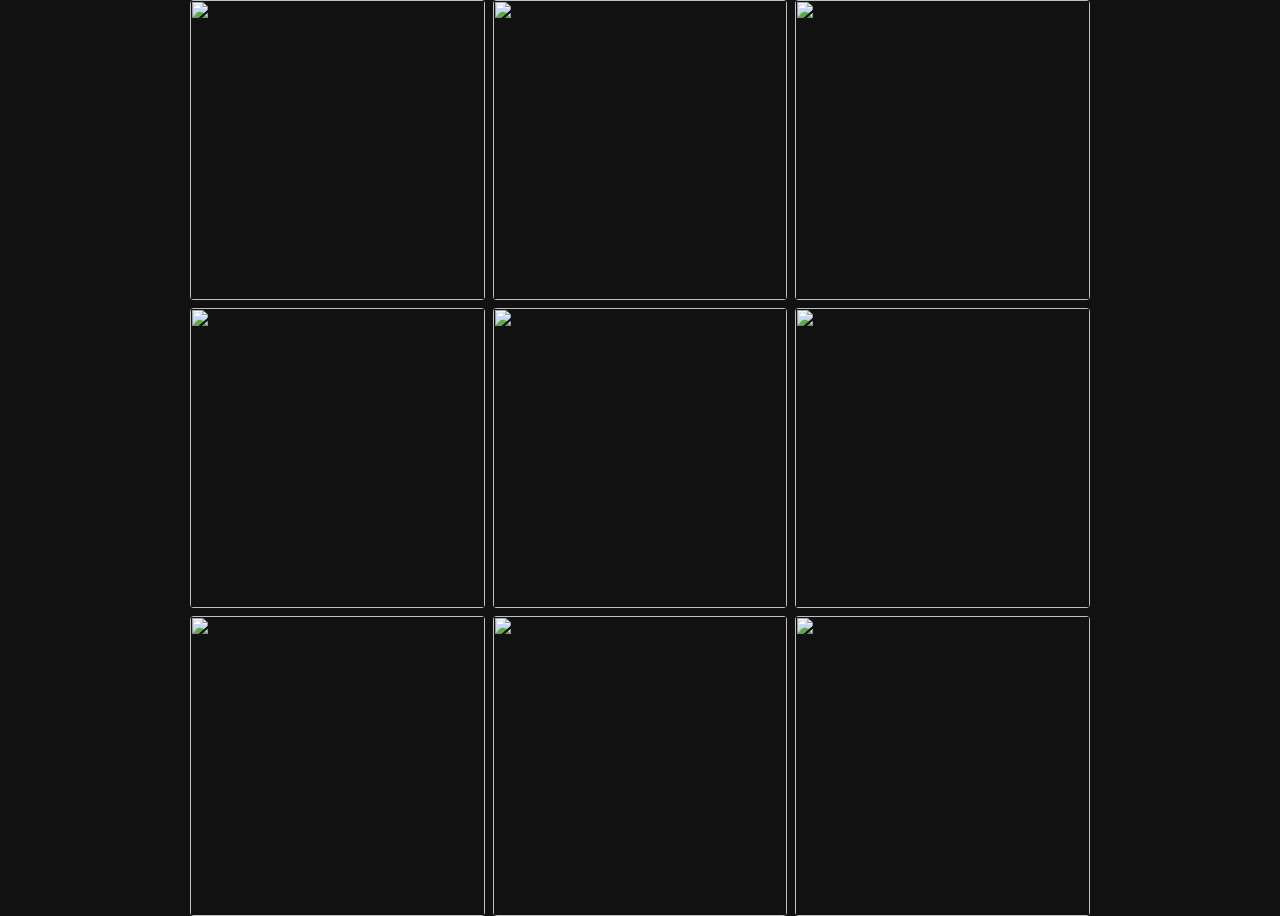
==== index.html @ 62457acc "Add files via upload" ====
<!DOCTYPE html>
<html lang="en">
<head>
<meta charset="UTF-8">
<meta name="viewport" content="width=device-width, initial-scale=1.0">
<title>Photo Grid</title>

<style>
*{
    margin:0;
    padding:0;
    box-sizing:border-box;
}

body{
    background:#111;
    display:flex;
    justify-content:center;
    align-items:center;
    min-height:100vh;
    font-family:Arial, sans-serif;
}

.gallery{
    width:900px;
    display:grid;
    grid-template-columns:repeat(3,1fr);
    gap:8px;
}

.gallery img{
    width:100%;
    height:300px;
    object-fit:cover;
    border-radius:4px;
    transition:.3s;
    cursor:pointer;
}

.gallery img:hover{
    transform:scale(1.03);
}
</style>

</head>
<body>

<div class="gallery">
    <img src="img1.jpg" alt="">
    <img src="img2.jpg" alt="">
    <img src="img3.jpg" alt="">
    <img src="img4.jpg" alt="">
    <img src="img5.jpg" alt="">
    <img src="img6.jpg" alt="">
    <img src="img7.jpg" alt="">
    <img src="img8.jpg" alt="">
    <img src="img9.jpg" alt="">
</div>

</body>
</html>
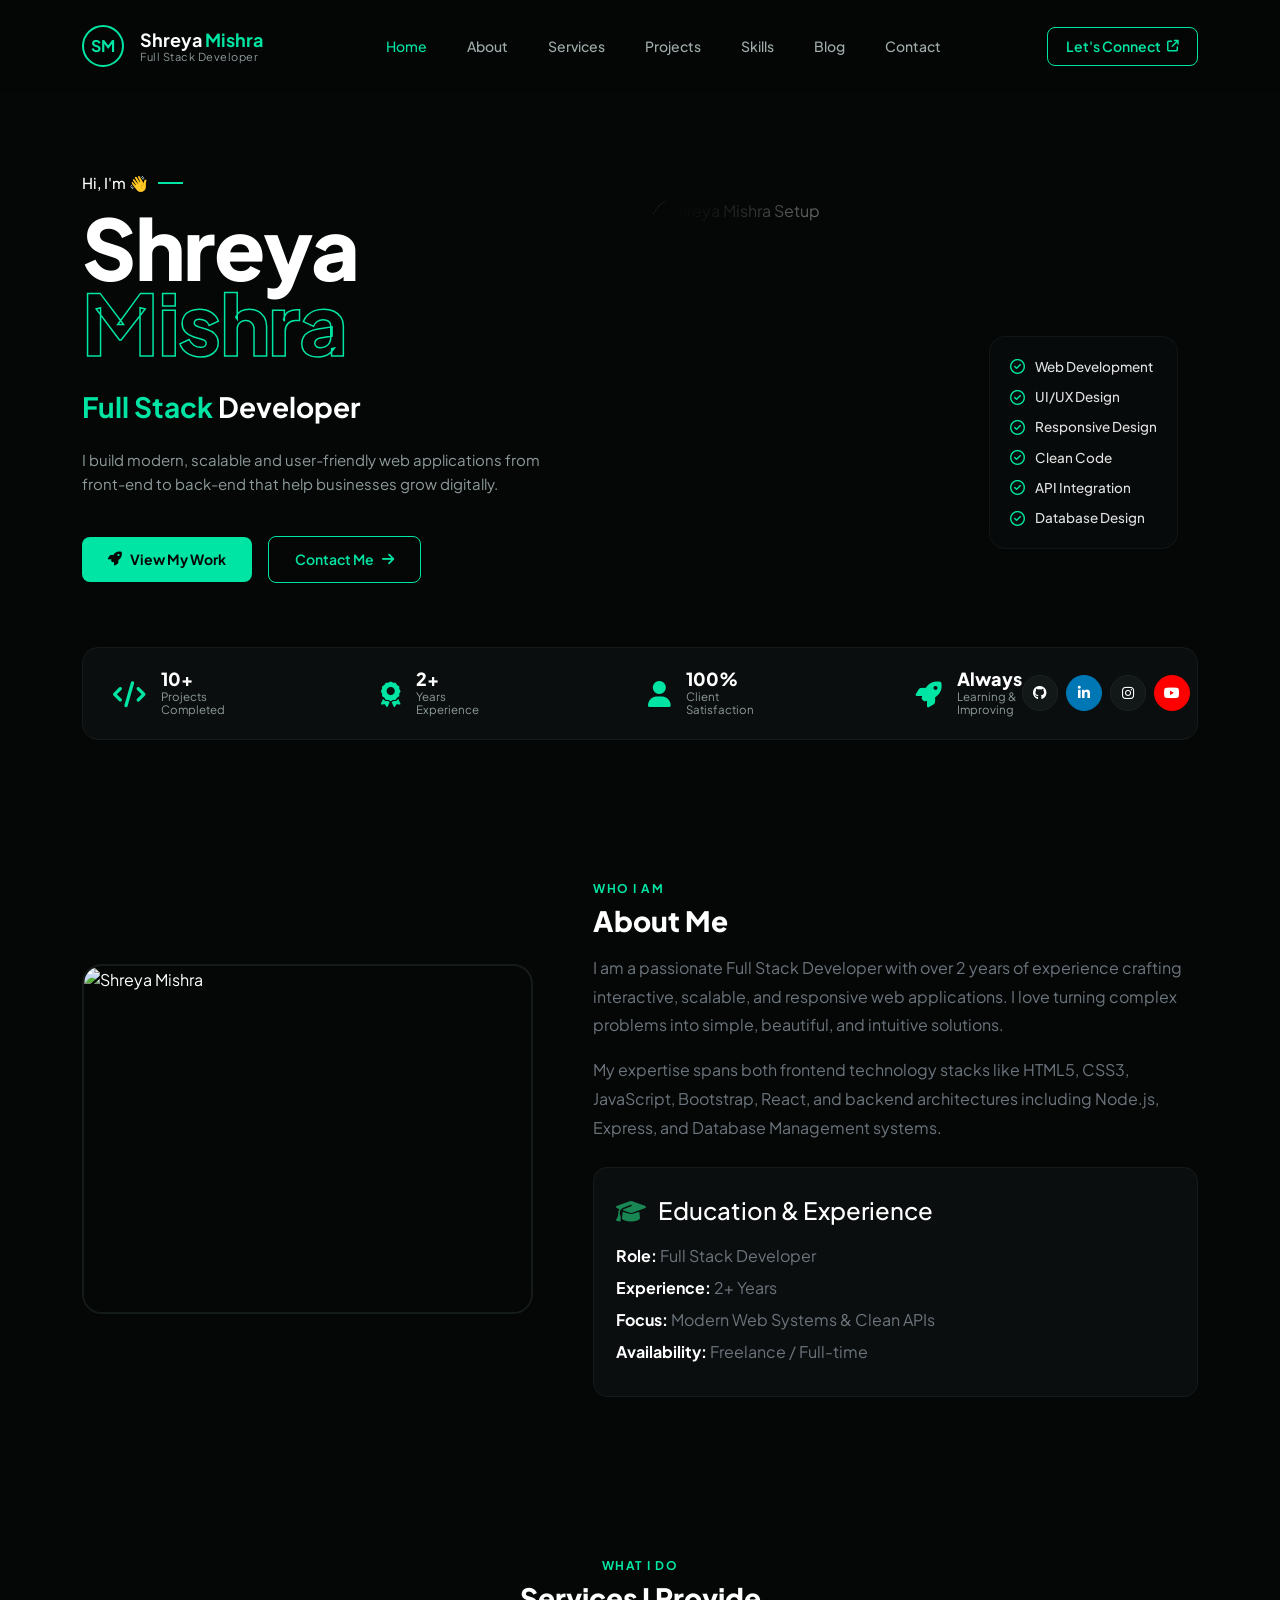
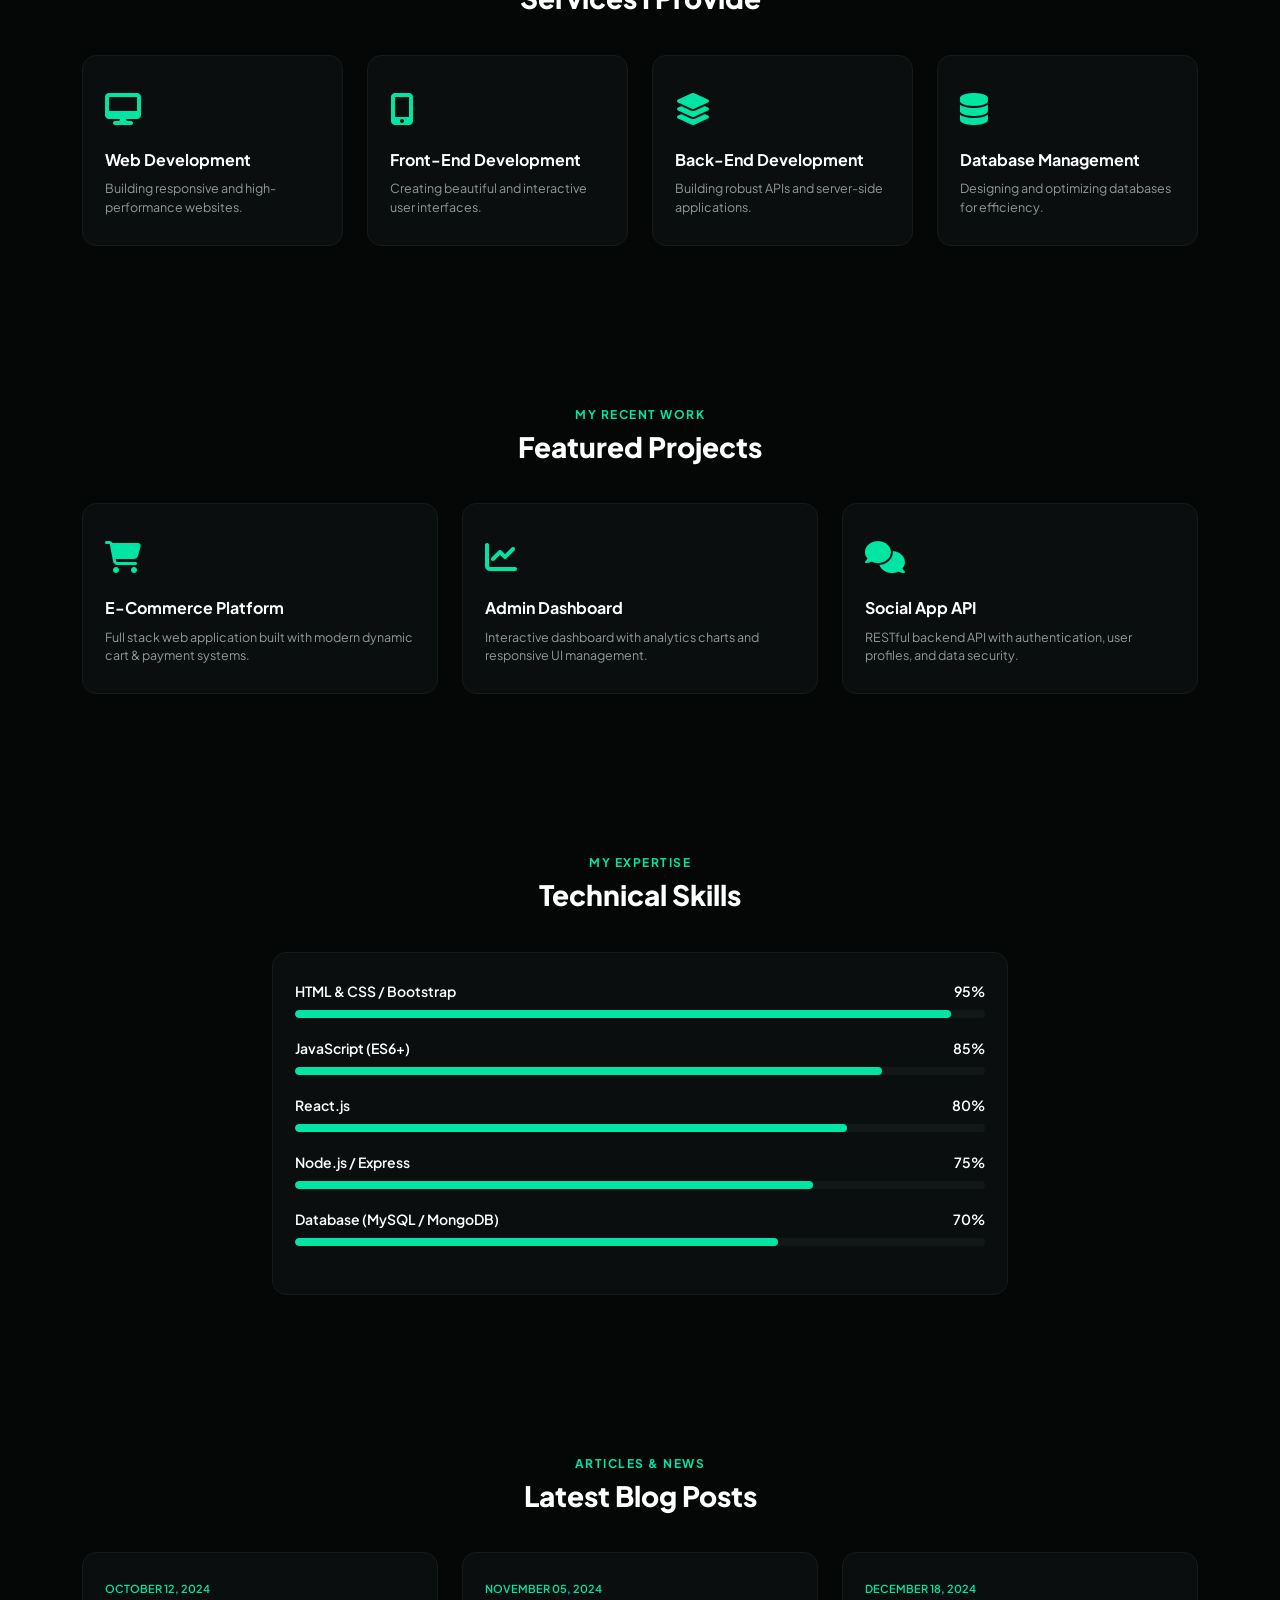
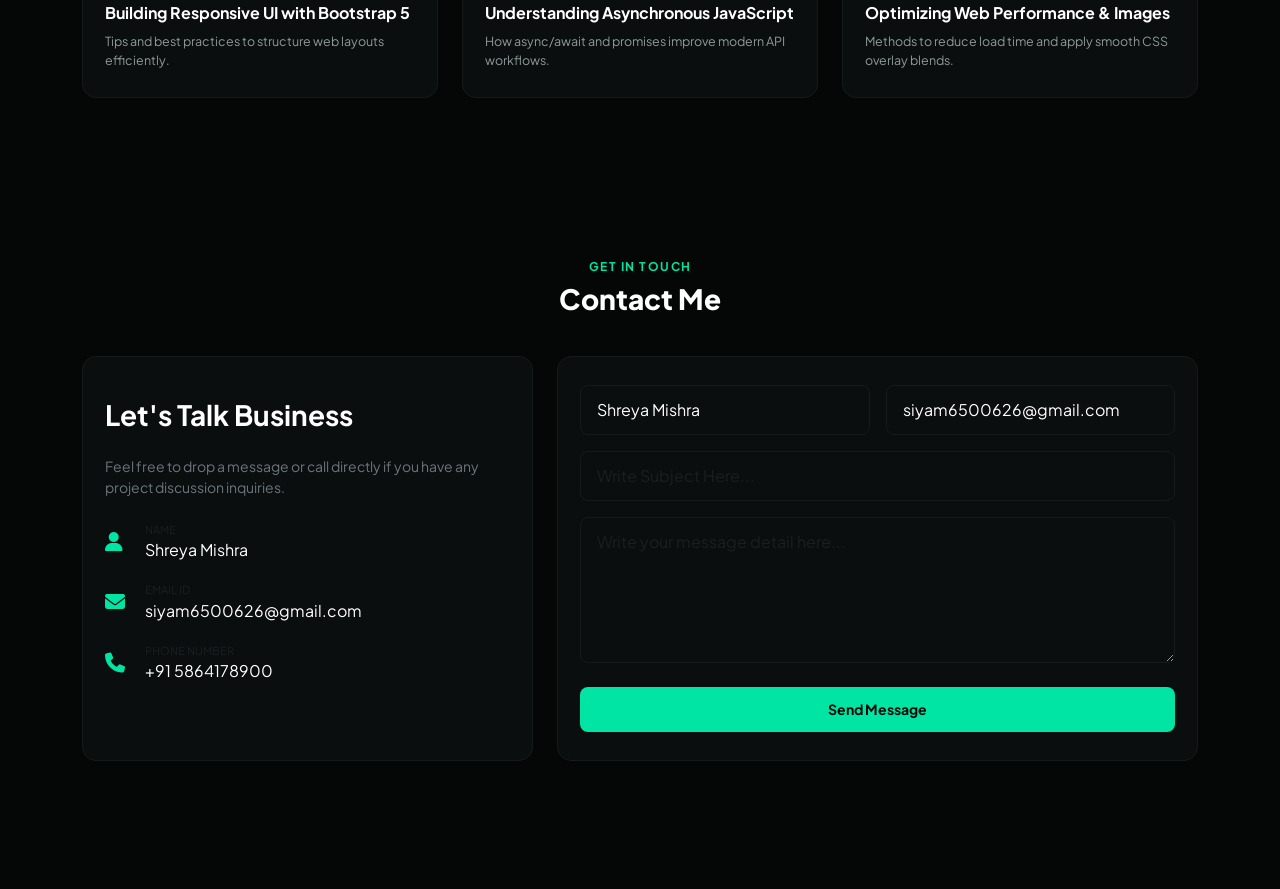
==== commit ef0b4925: "Rename index.html.html to index.html" ====
--- a/index.html
+++ b/index.html
@@ -1,61 +1,869 @@
 <!DOCTYPE html>
 <html lang="en">
 <head>
-<meta charset="UTF-8">
-<meta name="viewport" content="width=device-width, initial-scale=1.0">
-<title>Photo Grid</title>
-
-<style>
-*{
-    margin:0;
-    padding:0;
-    box-sizing:border-box;
-}
-
-body{
-    background:#111;
-    display:flex;
-    justify-content:center;
-    align-items:center;
-    min-height:100vh;
-    font-family:Arial, sans-serif;
-}
-
-.gallery{
-    width:900px;
-    display:grid;
-    grid-template-columns:repeat(3,1fr);
-    gap:8px;
-}
-
-.gallery img{
-    width:100%;
-    height:300px;
-    object-fit:cover;
-    border-radius:4px;
-    transition:.3s;
-    cursor:pointer;
-}
-
-.gallery img:hover{
-    transform:scale(1.03);
-}
-</style>
-
+    <meta charset="UTF-8">
+    <meta name="viewport" content="width=device-width, initial-scale=1.0">
+    <title>Shreya Mishra - Full Stack Developer</title>
+    <!-- Bootstrap 5 CSS -->
+    <link href="https://cdn.jsdelivr.net/npm/bootstrap@5.3.2/dist/css/bootstrap.min.css" rel="stylesheet">
+    <!-- Google Fonts -->
+    <link href="https://fonts.googleapis.com/css2?family=Plus+Jakarta+Sans:wght@300;400;500;600;700;800&display=swap" rel="stylesheet">
+    <!-- Font Awesome Icons -->
+    <link rel="stylesheet" href="https://cdnjs.cloudflare.com/ajax/libs/font-awesome/6.5.1/css/all.min.css">
+    
+    <style>
+        :root {
+            --bg-black: #050707;
+            --card-bg: #0b0e0e;
+            --card-border: #151a1a;
+            --accent-green: #00e5a3;
+            --accent-green-dark: #00b37e;
+            --text-muted: #8e9a9a;
+            --font-family: 'Plus Jakarta Sans', sans-serif;
+        }
+
+        html {
+            scroll-behavior: smooth;
+        }
+
+        body {
+            background-color: var(--bg-black);
+            color: #ffffff;
+            font-family: var(--font-family);
+            overflow-x: hidden;
+        }
+
+        /* Navbar Styling */
+        .navbar {
+            padding: 20px 0;
+            background-color: rgba(5, 7, 7, 0.95);
+            backdrop-filter: blur(10px);
+        }
+
+        .brand-logo-circle {
+            width: 42px;
+            height: 42px;
+            border-radius: 50%;
+            border: 2px solid var(--accent-green);
+            display: flex;
+            align-items: center;
+            justify-content: center;
+            color: var(--accent-green);
+            font-weight: 700;
+            font-size: 16px;
+        }
+
+        .brand-name {
+            font-size: 18px;
+            font-weight: 700;
+            color: #fff;
+            margin-bottom: -4px;
+        }
+
+        .brand-name span {
+            color: var(--accent-green);
+        }
+
+        .brand-title {
+            font-size: 11px;
+            color: var(--text-muted);
+            letter-spacing: 0.5px;
+        }
+
+        .nav-link {
+            color: #a0acac !important;
+            font-size: 14px;
+            font-weight: 500;
+            margin: 0 12px;
+            transition: all 0.3s ease;
+        }
+
+        .nav-link.active, .nav-link:hover {
+            color: var(--accent-green) !important;
+        }
+
+        .btn-connect {
+            border: 1px solid var(--accent-green);
+            color: var(--accent-green);
+            border-radius: 8px;
+            padding: 8px 18px;
+            font-size: 14px;
+            font-weight: 600;
+            transition: all 0.3s ease;
+            text-decoration: none;
+            display: inline-flex;
+            align-items: center;
+            gap: 6px;
+        }
+
+        .btn-connect:hover {
+            background-color: var(--accent-green);
+            color: #000;
+        }
+
+        /* Hero Section */
+        .hero-section {
+            padding: 80px 0 60px 0;
+        }
+
+        .greeting-text {
+            font-size: 15px;
+            font-weight: 500;
+            color: #ffffff;
+            display: flex;
+            align-items: center;
+            gap: 10px;
+            margin-bottom: 15px;
+        }
+
+        .greeting-line {
+            width: 25px;
+            height: 2px;
+            background-color: var(--accent-green);
+            display: inline-block;
+        }
+
+        .hero-name-solid {
+            font-size: 84px;
+            font-weight: 800;
+            line-height: 0.9;
+            color: #ffffff;
+            letter-spacing: -1.5px;
+            margin-bottom: 0;
+        }
+
+        .hero-name-stroke {
+            font-size: 84px;
+            font-weight: 800;
+            line-height: 0.9;
+            color: transparent;
+            -webkit-text-stroke: 1.5px var(--accent-green);
+            letter-spacing: -1.5px;
+            margin-bottom: 25px;
+        }
+
+        .hero-role {
+            font-size: 28px;
+            font-weight: 700;
+            margin-bottom: 20px;
+        }
+
+        .hero-role .accent {
+            color: var(--accent-green);
+        }
+
+        .hero-description {
+            color: var(--text-muted);
+            font-size: 15px;
+            line-height: 1.6;
+            max-width: 480px;
+            margin-bottom: 40px;
+        }
+
+        .btn-view-work {
+            background-color: var(--accent-green);
+            color: #050707;
+            font-weight: 700;
+            font-size: 14px;
+            padding: 12px 26px;
+            border-radius: 8px;
+            border: none;
+            text-decoration: none;
+            display: inline-flex;
+            align-items: center;
+            gap: 8px;
+            transition: all 0.3s ease;
+        }
+
+        .btn-view-work:hover {
+            background-color: var(--accent-green-dark);
+            color: #050707;
+        }
+
+        .btn-contact-me {
+            border: 1px solid var(--accent-green);
+            color: var(--accent-green);
+            font-weight: 600;
+            font-size: 14px;
+            padding: 12px 26px;
+            border-radius: 8px;
+            background: transparent;
+            text-decoration: none;
+            display: inline-flex;
+            align-items: center;
+            gap: 8px;
+            transition: all 0.3s ease;
+        }
+
+        .btn-contact-me:hover {
+            background-color: rgba(0, 229, 163, 0.1);
+            color: var(--accent-green);
+        }
+
+        /* Custom Image Shadow Container */
+        .hero-img-wrapper {
+            position: relative;
+            width: 100%;
+            height: 100%;
+            min-height: 400px;
+            display: flex;
+            align-items: center;
+            justify-content: center;
+        }
+
+        .hero-img-container {
+            position: relative;
+            width: 100%;
+            height: 380px;
+            border-radius: 24px;
+            overflow: hidden;
+            background-color: #050707;
+            z-index: 1;
+        }
+
+        .hero-img-container img {
+            width: 100%;
+            height: 100%;
+            object-fit: cover;
+            display: block;
+            filter: brightness(0.8) contrast(1.1);
+        }
+
+        .hero-img-container::after {
+            content: '';
+            position: absolute;
+            top: 0;
+            left: 0;
+            width: 100%;
+            height: 100%;
+            background: radial-gradient(circle at center, rgba(5, 7, 7, 0) 0%, rgba(5, 7, 7, 0.4) 50%, #050707 95%),
+                        linear-gradient(to right, #050707 0%, rgba(5, 7, 7, 0) 25%),
+                        linear-gradient(to top, #050707 0%, rgba(5, 7, 7, 0) 25%);
+            z-index: 2;
+            pointer-events: none;
+        }
+
+        .checklist-overlay {
+            position: absolute;
+            right: 20px;
+            bottom: 40px;
+            display: flex;
+            flex-direction: column;
+            gap: 10px;
+            z-index: 10;
+            background: rgba(11, 14, 14, 0.5);
+            backdrop-filter: blur(12px);
+            padding: 20px;
+            border-radius: 16px;
+            border: 1px solid rgba(21, 26, 26, 0.8);
+        }
+
+        .checklist-item {
+            display: flex;
+            align-items: center;
+            gap: 10px;
+            font-size: 13.5px;
+            font-weight: 500;
+            color: #e0e0e0;
+        }
+
+        .checklist-item i {
+            color: var(--accent-green);
+            font-size: 15px;
+        }
+
+        /* About Image Styling */
+        .about-img-container {
+            position: relative;
+            border-radius: 20px;
+            overflow: hidden;
+            border: 2px solid var(--card-border);
+            height: 350px;
+        }
+
+        .about-img-container img {
+            width: 100%;
+            height: 100%;
+            object-fit: cover;
+        }
+
+        .about-img-container::after {
+            content: '';
+            position: absolute;
+            top: 0;
+            left: 0;
+            width: 100%;
+            height: 100%;
+            background: linear-gradient(to bottom, transparent 60%, var(--bg-black));
+        }
+
+        /* Stats Bar */
+        .stats-bar {
+            background-color: var(--card-bg);
+            border: 1px solid var(--card-border);
+            border-radius: 16px;
+            padding: 22px 30px;
+            margin-top: 40px;
+        }
+
+        .stat-item {
+            display: flex;
+            align-items: center;
+            gap: 15px;
+        }
+
+        .stat-icon {
+            font-size: 26px;
+            color: var(--accent-green);
+        }
+
+        .stat-number {
+            font-size: 18px;
+            font-weight: 800;
+            color: #ffffff;
+            margin-bottom: 2px;
+            line-height: 1;
+        }
+
+        .stat-label {
+            font-size: 11.5px;
+            color: var(--text-muted);
+            margin-bottom: 0;
+            line-height: 1.2;
+        }
+
+        .social-link {
+            width: 36px;
+            height: 36px;
+            border-radius: 50%;
+            background-color: #121717;
+            border: 1px solid #1c2424;
+            display: flex;
+            align-items: center;
+            justify-content: center;
+            color: #ffffff;
+            text-decoration: none;
+            font-size: 14px;
+            transition: all 0.3s ease;
+        }
+
+        .social-link:hover {
+            color: var(--accent-green);
+            border-color: var(--accent-green);
+        }
+
+        .social-link.active-blue {
+            background-color: #0077b5;
+            border-color: #0077b5;
+            color: #ffffff;
+        }
+
+        .social-link.active-red {
+            background-color: #ff0000;
+            border-color: #ff0000;
+            color: #ffffff;
+        }
+
+        /* Shared Section Headers */
+        .section-padding {
+            padding: 80px 0;
+        }
+
+        .section-tagline {
+            color: var(--accent-green);
+            font-size: 12px;
+            font-weight: 700;
+            letter-spacing: 1.5px;
+            text-transform: uppercase;
+            display: block;
+            margin-bottom: 6px;
+        }
+
+        .section-title {
+            font-size: 28px;
+            font-weight: 800;
+            color: #ffffff;
+            margin-bottom: 40px;
+        }
+
+        /* Generic Card Styles */
+        .custom-card {
+            background-color: var(--card-bg);
+            border: 1px solid var(--card-border);
+            border-radius: 14px;
+            padding: 28px 22px;
+            height: 100%;
+            transition: all 0.3s ease;
+        }
+
+        .custom-card:hover {
+            border-color: rgba(0, 229, 163, 0.4);
+            transform: translateY(-4px);
+        }
+
+        .service-icon {
+            font-size: 32px;
+            color: var(--accent-green);
+            margin-bottom: 18px;
+        }
+
+        .service-title {
+            font-size: 16px;
+            font-weight: 700;
+            color: #ffffff;
+            margin-bottom: 10px;
+        }
+
+        .service-desc {
+            font-size: 12.5px;
+            color: var(--text-muted);
+            line-height: 1.5;
+            margin-bottom: 0;
+        }
+
+        /* Skills Progress Bar */
+        .skill-name {
+            font-size: 14px;
+            font-weight: 600;
+            margin-bottom: 8px;
+            display: flex;
+            justify-content: space-between;
+        }
+
+        .progress {
+            height: 8px;
+            background-color: #121717;
+            border-radius: 10px;
+            margin-bottom: 20px;
+        }
+
+        .progress-bar {
+            background-color: var(--accent-green);
+            border-radius: 10px;
+        }
+
+        /* Blog Card Custom */
+        .blog-card img {
+            border-radius: 10px;
+            width: 100%;
+            height: 180px;
+            object-fit: cover;
+            margin-bottom: 15px;
+        }
+
+        .blog-date {
+            font-size: 11px;
+            color: var(--accent-green);
+            font-weight: 600;
+            margin-bottom: 5px;
+        }
+
+        /* Form Styling */
+        .form-control {
+            background-color: var(--card-bg);
+            border: 1px solid var(--card-border);
+            color: #fff;
+            padding: 12px 16px;
+            border-radius: 8px;
+        }
+
+        .form-control:focus {
+            background-color: var(--card-bg);
+            border-color: var(--accent-green);
+            color: #fff;
+            box-shadow: none;
+        }
+
+        /* Contact details list styling */
+        .contact-details-list li {
+            margin-bottom: 20px;
+            display: flex;
+            align-items: center;
+            gap: 15px;
+            color: var(--text-muted);
+        }
+        .contact-details-list i {
+            font-size: 20px;
+            color: var(--accent-green);
+            width: 25px;
+        }
+
+        @media (max-width: 991px) {
+            .hero-name-solid, .hero-name-stroke {
+                font-size: 55px;
+            }
+            .stats-bar {
+                gap: 20px;
+            }
+            .hero-img-container, .about-img-container {
+                height: 280px;
+            }
+        }
+    </style>
 </head>
-<body>
-
-<div class="gallery">
-    <img src="img1.jpg" alt="">
-    <img src="img2.jpg" alt="">
-    <img src="img3.jpg" alt="">
-    <img src="img4.jpg" alt="">
-    <img src="img5.jpg" alt="">
-    <img src="img6.jpg" alt="">
-    <img src="img7.jpg" alt="">
-    <img src="img8.jpg" alt="">
-    <img src="img9.jpg" alt="">
-</div>
-
+<body data-bs-spy="scroll" data-bs-target="#navbarNav">
+
+    <!-- Navbar -->
+    <nav class="navbar navbar-expand-lg sticky-top">
+        <div class="container">
+            <a class="navbar-brand d-flex align-items-center gap-3" href="#home">
+                <div class="brand-logo-circle">SM</div>
+                <div>
+                    <div class="brand-name">Shreya <span>Mishra</span></div>
+                    <div class="brand-title">Full Stack Developer</div>
+                </div>
+            </a>
+            <button class="navbar-toggler navbar-dark" type="button" data-bs-toggle="collapse" data-bs-target="#navbarNav">
+                <span class="navbar-toggler-icon"></span>
+            </button>
+            <div class="collapse navbar-collapse" id="navbarNav">
+                <ul class="navbar-nav mx-auto">
+                    <li class="nav-item"><a class="nav-link active" href="#home">Home</a></li>
+                    <li class="nav-item"><a class="nav-link" href="#about">About</a></li>
+                    <li class="nav-item"><a class="nav-link" href="#services">Services</a></li>
+                    <li class="nav-item"><a class="nav-link" href="#projects">Projects</a></li>
+                    <li class="nav-item"><a class="nav-link" href="#skills">Skills</a></li>
+                    <li class="nav-item"><a class="nav-link" href="#blog">Blog</a></li>
+                    <li class="nav-item"><a class="nav-link" href="#contact">Contact</a></li>
+                </ul>
+                <a href="#contact" class="btn-connect">Let's Connect <i class="fa-solid fa-arrow-up-right-from-square" style="font-size: 12px;"></i></a>
+            </div>
+        </div>
+    </nav>
+
+    <!-- Home / Hero Section -->
+    <section id="home" class="hero-section">
+        <div class="container">
+            <div class="row align-items-center">
+                <div class="col-lg-6">
+                    <div class="greeting-text">
+                        <span>Hi, I'm 👋</span>
+                        <span class="greeting-line"></span>
+                    </div>
+                    <h1 class="hero-name-solid">Shreya</h1>
+                    <h1 class="hero-name-stroke">Mishra</h1>
+                    <div class="hero-role">
+                        <span class="accent">Full Stack</span> Developer
+                    </div>
+                    <p class="hero-description">
+                        I build modern, scalable and user-friendly web applications from front-end to back-end that help businesses grow digitally.
+                    </p>
+
+                    <div class="d-flex align-items-center gap-3 mb-4">
+                        <a href="#projects" class="btn-view-work">
+                            <i class="fa-solid fa-rocket"></i> View My Work
+                        </a>
+                        <a href="#contact" class="btn-contact-me">
+                            Contact Me <i class="fa-solid fa-arrow-right"></i>
+                        </a>
+                    </div>
+                </div>
+
+                <div class="col-lg-6">
+                    <div class="hero-img-wrapper">
+                        <div class="hero-img-container">
+        <img src="c:\Users\Lenovo\Desktop\html\images\profile.jpg.jpeg "alt="Shreya Mishra Setup">
+                        </div>
+                        <div class="checklist-overlay d-none d-sm-flex">
+                            <div class="checklist-item"><i class="fa-regular fa-circle-check"></i> Web Development</div>
+                            <div class="checklist-item"><i class="fa-regular fa-circle-check"></i> UI/UX Design</div>
+                            <div class="checklist-item"><i class="fa-regular fa-circle-check"></i> Responsive Design</div>
+                            <div class="checklist-item"><i class="fa-regular fa-circle-check"></i> Clean Code</div>
+                            <div class="checklist-item"><i class="fa-regular fa-circle-check"></i> API Integration</div>
+                            <div class="checklist-item"><i class="fa-regular fa-circle-check"></i> Database Design</div>
+                        </div>
+                    </div>
+                </div>
+            </div>
+
+            <div class="stats-bar">
+                <div class="row align-items-center g-3">
+                    <div class="col-6 col-md-3">
+                        <div class="stat-item">
+                            <div class="stat-icon"><i class="fa-solid fa-code"></i></div>
+                            <div>
+                                <div class="stat-number">10+</div>
+                                <div class="stat-label">Projects<br>Completed</div>
+                            </div>
+                        </div>
+                    </div>
+                    <div class="col-6 col-md-3">
+                        <div class="stat-item">
+                            <div class="stat-icon"><i class="fa-solid fa-award"></i></div>
+                            <div>
+                                <div class="stat-number">2+</div>
+                                <div class="stat-label">Years<br>Experience</div>
+                            </div>
+                        </div>
+                    </div>
+                    <div class="col-6 col-md-3">
+                        <div class="stat-item">
+                            <div class="stat-icon"><i class="fa-solid fa-user"></i></div>
+                            <div>
+                                <div class="stat-number">100%</div>
+                                <div class="stat-label">Client<br>Satisfaction</div>
+                            </div>
+                        </div>
+                    </div>
+                    <div class="col-6 col-md-3">
+                        <div class="d-flex align-items-center justify-content-between">
+                            <div class="stat-item">
+                                <div class="stat-icon"><i class="fa-solid fa-rocket"></i></div>
+                                <div>
+                                    <div class="stat-number">Always</div>
+                                    <div class="stat-label">Learning &<br>Improving</div>
+                                </div>
+                            </div>
+                            <div class="d-flex gap-2">
+                                <a href="#" class="social-link"><i class="fa-brands fa-github"></i></a>
+                                <a href="#" class="social-link active-blue"><i class="fa-brands fa-linkedin-in"></i></a>
+                                <a href="#" class="social-link"><i class="fa-brands fa-instagram"></i></a>
+                                <a href="#" class="social-link active-red"><i class="fa-brands fa-youtube"></i></a>
+                            </div>
+                        </div>
+                    </div>
+                </div>
+            </div>
+        </div>
+    </section>
+
+    <!-- About Section (Updated with Photo) -->
+    <section id="about" class="section-padding">
+        <div class="container">
+            <div class="row align-items-center">
+                <!-- About Image Left -->
+                <div class="col-lg-5 mb-4 mb-lg-0">
+                    <div class="about-img-container">
+                        <!-- Yahan aap apni image ka link laga sakti hain -->
+                        <img src="c:\Users\Lenovo\Desktop\html\images\WhatsApp Image 2026-07-05 at 18.47.54 - shreya2.jpeg" alt="Shreya Mishra">
+                    </div>
+                </div>
+                <!-- About Details Right -->
+                <div class="col-lg-7 ps-lg-5">
+                    <span class="section-tagline">WHO I AM</span>
+                    <h2 class="section-title mb-3">About Me</h2>
+                    <p class="text-secondary" style="line-height: 1.8;">
+                        I am a passionate Full Stack Developer with over 2 years of experience crafting interactive, scalable, and responsive web applications. I love turning complex problems into simple, beautiful, and intuitive solutions.
+                    </p>
+                    <p class="text-secondary mb-4" style="line-height: 1.8;">
+                        My expertise spans both frontend technology stacks like HTML5, CSS3, JavaScript, Bootstrap, React, and backend architectures including Node.js, Express, and Database Management systems.
+                    </p>
+                    <div class="custom-card">
+                        <h4 class="text-white mb-3"><i class="fa-solid fa-graduation-cap text-success me-2"></i> Education & Experience</h4>
+                        <ul class="list-unstyled text-secondary mb-0" style="line-height: 2;">
+                            <li><strong class="text-white">Role:</strong> Full Stack Developer</li>
+                            <li><strong class="text-white">Experience:</strong> 2+ Years</li>
+                            <li><strong class="text-white">Focus:</strong> Modern Web Systems & Clean APIs</li>
+                            <li><strong class="text-white">Availability:</strong> Freelance / Full-time</li>
+                        </ul>
+                    </div>
+                </div>
+            </div>
+        </div>
+    </section>
+
+    <!-- Services Section -->
+    <section id="services" class="section-padding">
+        <div class="container text-center">
+            <span class="section-tagline">WHAT I DO</span>
+            <h2 class="section-title">Services I Provide</h2>
+
+            <div class="row g-4 text-start">
+                <div class="col-md-6 col-lg-3">
+                    <div class="custom-card">
+                        <div class="service-icon"><i class="fa-solid fa-desktop"></i></div>
+                        <h3 class="service-title">Web Development</h3>
+                        <p class="service-desc">Building responsive and high-performance websites.</p>
+                    </div>
+                </div>
+                <div class="col-md-6 col-lg-3">
+                    <div class="custom-card">
+                        <div class="service-icon"><i class="fa-solid fa-mobile-screen-button"></i></div>
+                        <h3 class="service-title">Front-End Development</h3>
+                        <p class="service-desc">Creating beautiful and interactive user interfaces.</p>
+                    </div>
+                </div>
+                <div class="col-md-6 col-lg-3">
+                    <div class="custom-card">
+                        <div class="service-icon"><i class="fa-solid fa-layer-group"></i></div>
+                        <h3 class="service-title">Back-End Development</h3>
+                        <p class="service-desc">Building robust APIs and server-side applications.</p>
+                    </div>
+                </div>
+                <div class="col-md-6 col-lg-3">
+                    <div class="custom-card">
+                        <div class="service-icon"><i class="fa-solid fa-database"></i></div>
+                        <h3 class="service-title">Database Management</h3>
+                        <p class="service-desc">Designing and optimizing databases for efficiency.</p>
+                    </div>
+                </div>
+            </div>
+        </div>
+    </section>
+
+    <!-- Projects Section -->
+    <section id="projects" class="section-padding">
+        <div class="container text-center">
+            <span class="section-tagline">MY RECENT WORK</span>
+            <h2 class="section-title">Featured Projects</h2>
+
+            <div class="row g-4 text-start">
+                <div class="col-md-6 col-lg-4">
+                    <div class="custom-card">
+                        <div class="service-icon"><i class="fa-solid fa-cart-shopping"></i></div>
+                        <h3 class="service-title">E-Commerce Platform</h3>
+                        <p class="service-desc">Full stack web application built with modern dynamic cart & payment systems.</p>
+                    </div>
+                </div>
+                <div class="col-md-6 col-lg-4">
+                    <div class="custom-card">
+                        <div class="service-icon"><i class="fa-solid fa-chart-line"></i></div>
+                        <h3 class="service-title">Admin Dashboard</h3>
+                        <p class="service-desc">Interactive dashboard with analytics charts and responsive UI management.</p>
+                    </div>
+                </div>
+                <div class="col-md-6 col-lg-4">
+                    <div class="custom-card">
+                        <div class="service-icon"><i class="fa-solid fa-comments"></i></div>
+                        <h3 class="service-title">Social App API</h3>
+                        <p class="service-desc">RESTful backend API with authentication, user profiles, and data security.</p>
+                    </div>
+                </div>
+            </div>
+        </div>
+    </section>
+
+    <!-- Skills Section -->
+    <section id="skills" class="section-padding">
+        <div class="container">
+            <div class="text-center">
+                <span class="section-tagline">MY EXPERTISE</span>
+                <h2 class="section-title">Technical Skills</h2>
+            </div>
+            <div class="row justify-content-center">
+                <div class="col-lg-8">
+                    <div class="custom-card">
+                        <div class="skill-name"><span>HTML & CSS / Bootstrap</span> <span>95%</span></div>
+                        <div class="progress"><div class="progress-bar" style="width: 95%;"></div></div>
+
+                        <div class="skill-name"><span>JavaScript (ES6+)</span> <span>85%</span></div>
+                        <div class="progress"><div class="progress-bar" style="width: 85%;"></div></div>
+
+                        <div class="skill-name"><span>React.js</span> <span>80%</span></div>
+                        <div class="progress"><div class="progress-bar" style="width: 80%;"></div></div>
+
+                        <div class="skill-name"><span>Node.js / Express</span> <span>75%</span></div>
+                        <div class="progress"><div class="progress-bar" style="width: 75%;"></div></div>
+
+                        <div class="skill-name"><span>Database (MySQL / MongoDB)</span> <span>70%</span></div>
+                        <div class="progress"><div class="progress-bar" style="width: 70%;"></div></div>
+                    </div>
+                </div>
+            </div>
+        </div>
+    </section>
+
+    <!-- Blog Section -->
+    <section id="blog" class="section-padding">
+        <div class="container text-center">
+            <span class="section-tagline">ARTICLES & NEWS</span>
+            <h2 class="section-title">Latest Blog Posts</h2>
+
+            <div class="row g-4 text-start">
+                <div class="col-md-6 col-lg-4">
+                    <div class="custom-card blog-card">
+                        <div class="blog-date">OCTOBER 12, 2024</div>
+                        <h3 class="service-title">Building Responsive UI with Bootstrap 5</h3>
+                        <p class="service-desc">Tips and best practices to structure web layouts efficiently.</p>
+                    </div>
+                </div>
+                <div class="col-md-6 col-lg-4">
+                    <div class="custom-card blog-card">
+                        <div class="blog-date">NOVEMBER 05, 2024</div>
+                        <h3 class="service-title">Understanding Asynchronous JavaScript</h3>
+                        <p class="service-desc">How async/await and promises improve modern API workflows.</p>
+                    </div>
+                </div>
+                <div class="col-md-6 col-lg-4">
+                    <div class="custom-card blog-card">
+                        <div class="blog-date">DECEMBER 18, 2024</div>
+                        <h3 class="service-title">Optimizing Web Performance & Images</h3>
+                        <p class="service-desc">Methods to reduce load time and apply smooth CSS overlay blends.</p>
+                    </div>
+                </div>
+            </div>
+        </div>
+    </section>
+
+    <!-- Contact Section -->
+    <section id="contact" class="section-padding mb-5">
+        <div class="container">
+            <div class="text-center">
+                <span class="section-tagline">GET IN TOUCH</span>
+                <h2 class="section-title">Contact Me</h2>
+            </div>
+            <div class="row g-4">
+                <!-- Contact info direct view display layout -->
+                <div class="col-lg-5">
+                    <div class="custom-card d-flex flex-column justify-content-center">
+                        <h3 class="text-white mb-4" style="font-weight: 700;">Let's Talk Business</h3>
+                        <p class="text-secondary mb-4" style="font-size: 14px;">Feel free to drop a message or call directly if you have any project discussion inquiries.</p>
+                        
+                        <ul class="list-unstyled contact-details-list">
+                            <li>
+                                <i class="fa-solid fa-user"></i>
+                                <div>
+                                    <small class="d-block text-muted" style="font-size: 11px;">NAME</small>
+                                    <span class="text-white font-weight-600">Shreya Mishra</span>
+                                </div>
+                            </li>
+                            <li>
+                                <i class="fa-solid fa-envelope"></i>
+                                <div>
+                                    <small class="d-block text-muted" style="font-size: 11px;">EMAIL ID</small>
+                                    <a href="mailto:siyam6500626@gmail.com" class="text-white text-decoration-none">siyam6500626@gmail.com</a>
+                                </div>
+                            </li>
+                            <li>
+                                <i class="fa-solid fa-phone"></i>
+                                <div>
+                                    <small class="d-block text-muted" style="font-size: 11px;">PHONE NUMBER</small>
+                                    <a href="tel:+915864178900" class="text-white text-decoration-none">+91 5864178900</a>
+                                </div>
+                            </li>
+                        </ul>
+                    </div>
+                </div>
+
+                <!-- Input Fill out section -->
+                <div class="col-lg-7">
+                    <div class="custom-card">
+                        <form action="mailto:siyam6500626@gmail.com" method="post" enctype="text/plain">
+                            <div class="row g-3">
+                                <div class="col-md-6">
+                                    <input type="text" class="form-control" name="Client Name" value="Shreya Mishra" readonly required>
+                                </div>
+                                <div class="col-md-6">
+                                    <input type="email" class="form-control" name="Client Email" value="siyam6500626@gmail.com" readonly required>
+                                </div>
+                                <div class="col-12">
+                                    <input type="text" class="form-control" name="Subject" placeholder="Write Subject Here...">
+                                </div>
+                                <div class="col-12">
+                                    <textarea class="form-control" name="Message Body" rows="5" placeholder="Write your message detail here..." required></textarea>
+                                </div>
+                                <div class="col-12 text-center mt-4">
+                                    <button type="submit" class="btn-view-work w-100 justify-content-center">Send Message</button>
+                                </div>
+                            </div>
+                        </form>
+                    </div>
+                </div>
+            </div>
+        </div>
+    </section>
+
+    <!-- Bootstrap JS -->
+    <script src="https://cdn.jsdelivr.net/npm/bootstrap@5.3.2/dist/js/bootstrap.bundle.min.js"></script>
 </body>
-</html>+</html>
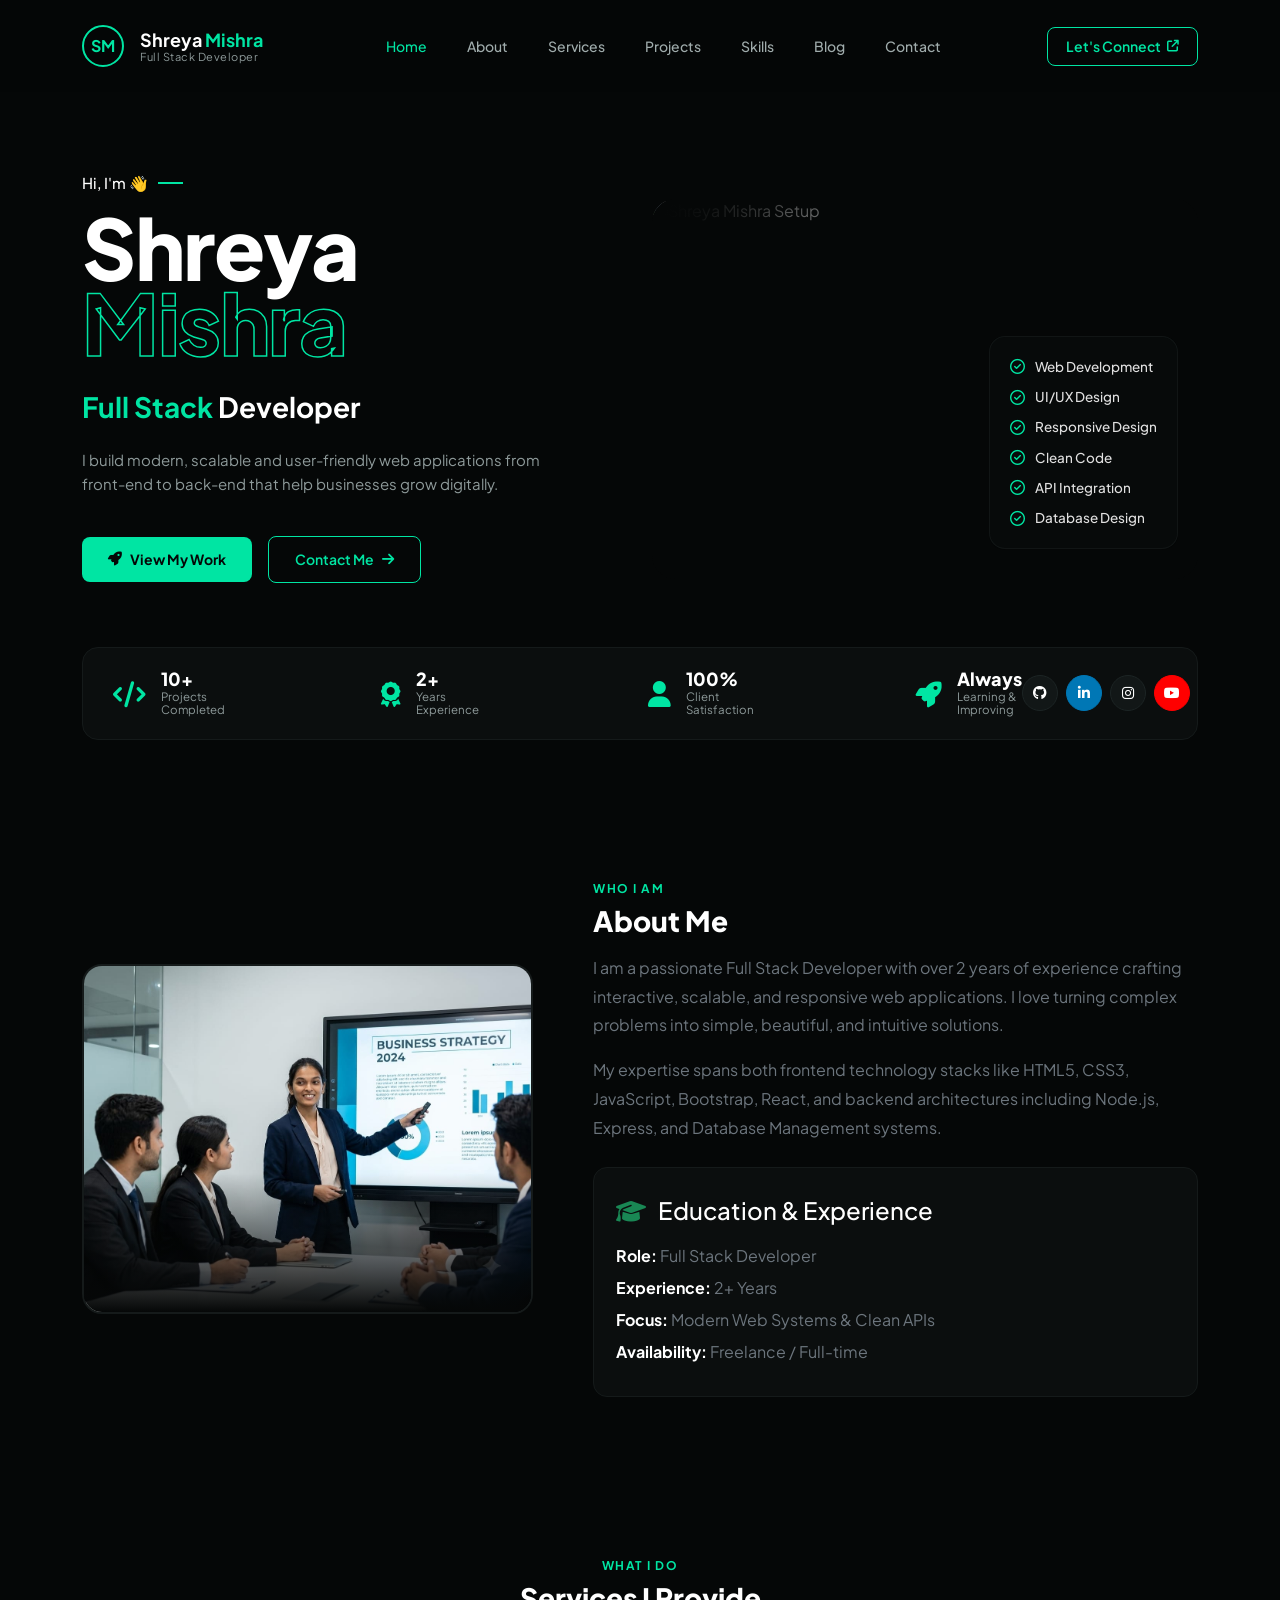
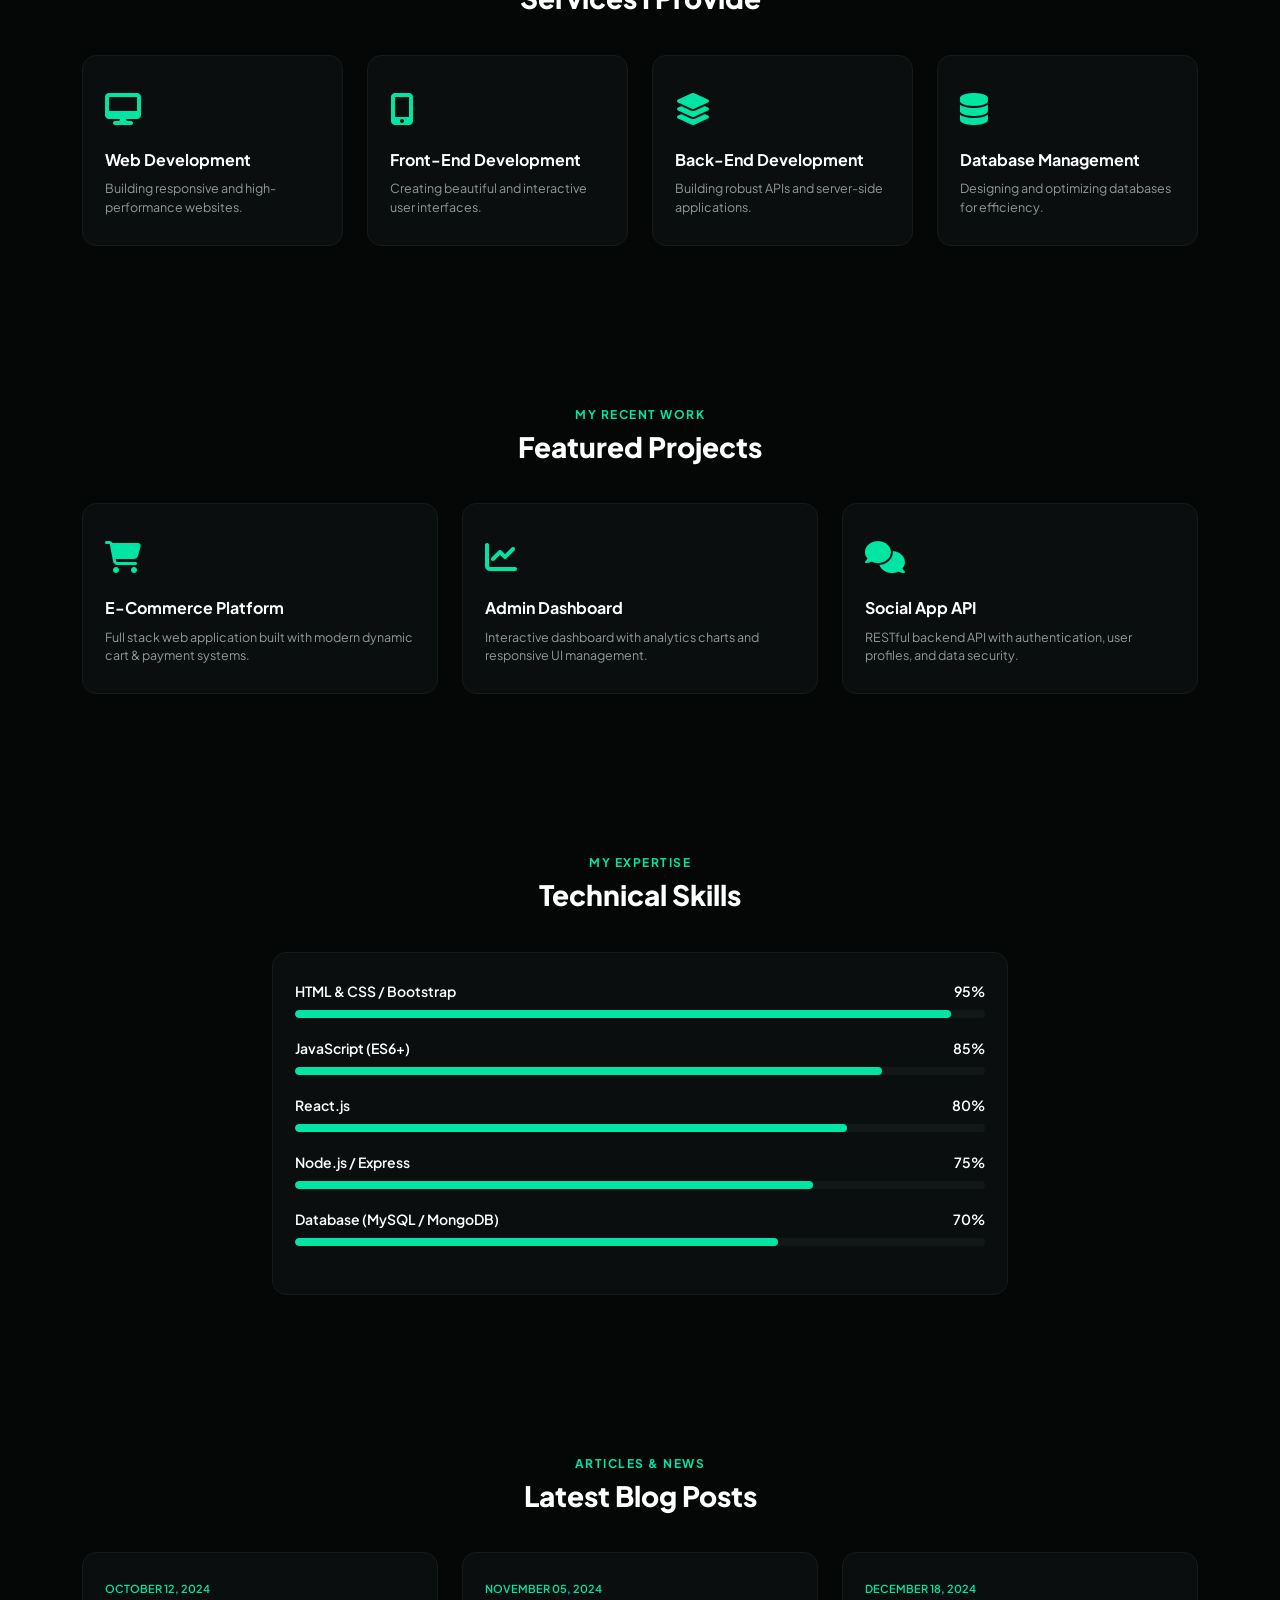
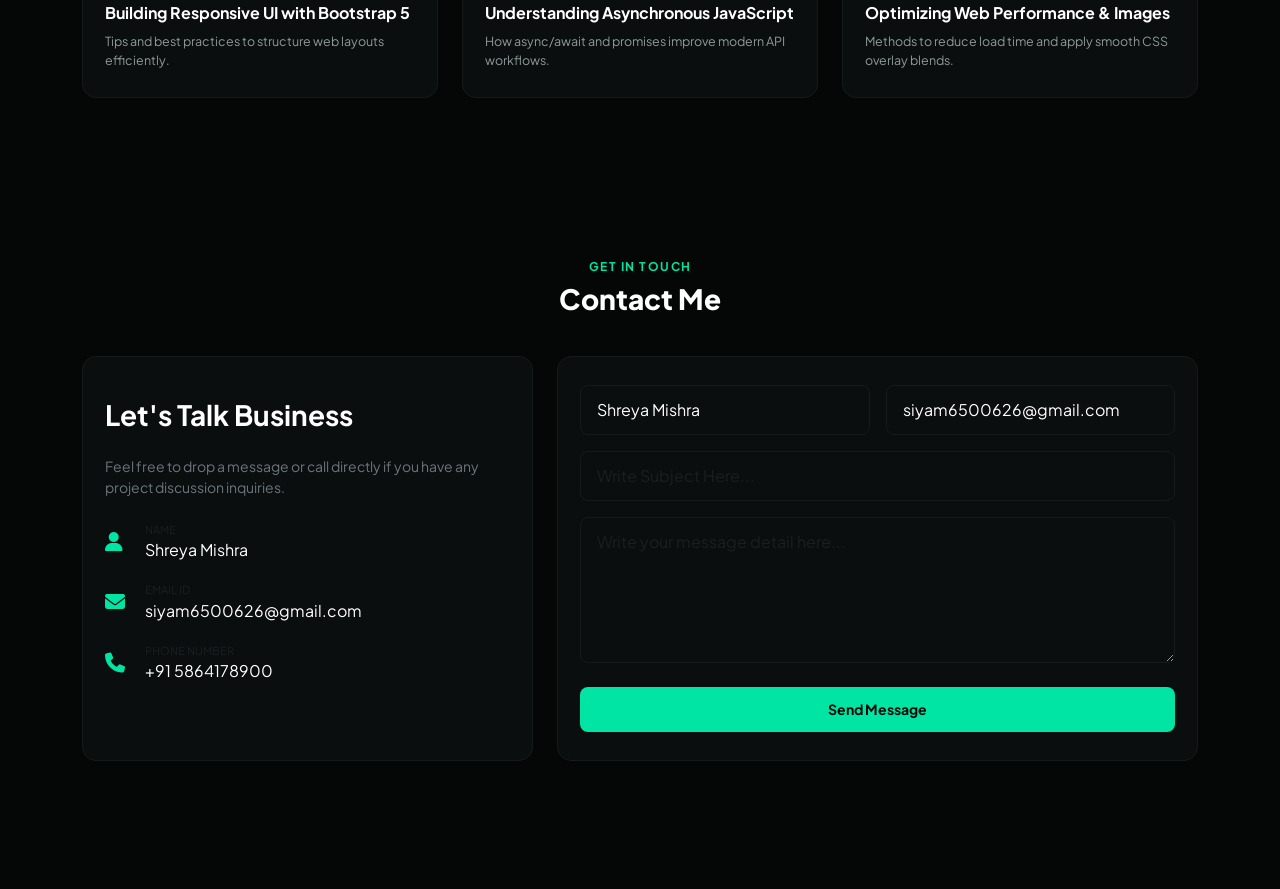
==== commit 4c686ffb: "Update index.html" ====
--- a/index.html
+++ b/index.html
@@ -635,7 +635,7 @@
                 <div class="col-lg-5 mb-4 mb-lg-0">
                     <div class="about-img-container">
                         <!-- Yahan aap apni image ka link laga sakti hain -->
-                        <img src="c:\Users\Lenovo\Desktop\html\images\WhatsApp Image 2026-07-05 at 18.47.54 - shreya2.jpeg" alt="Shreya Mishra">
+                        <img src="shreya.jpg" alt="Shreya Mishra">
                     </div>
                 </div>
                 <!-- About Details Right -->
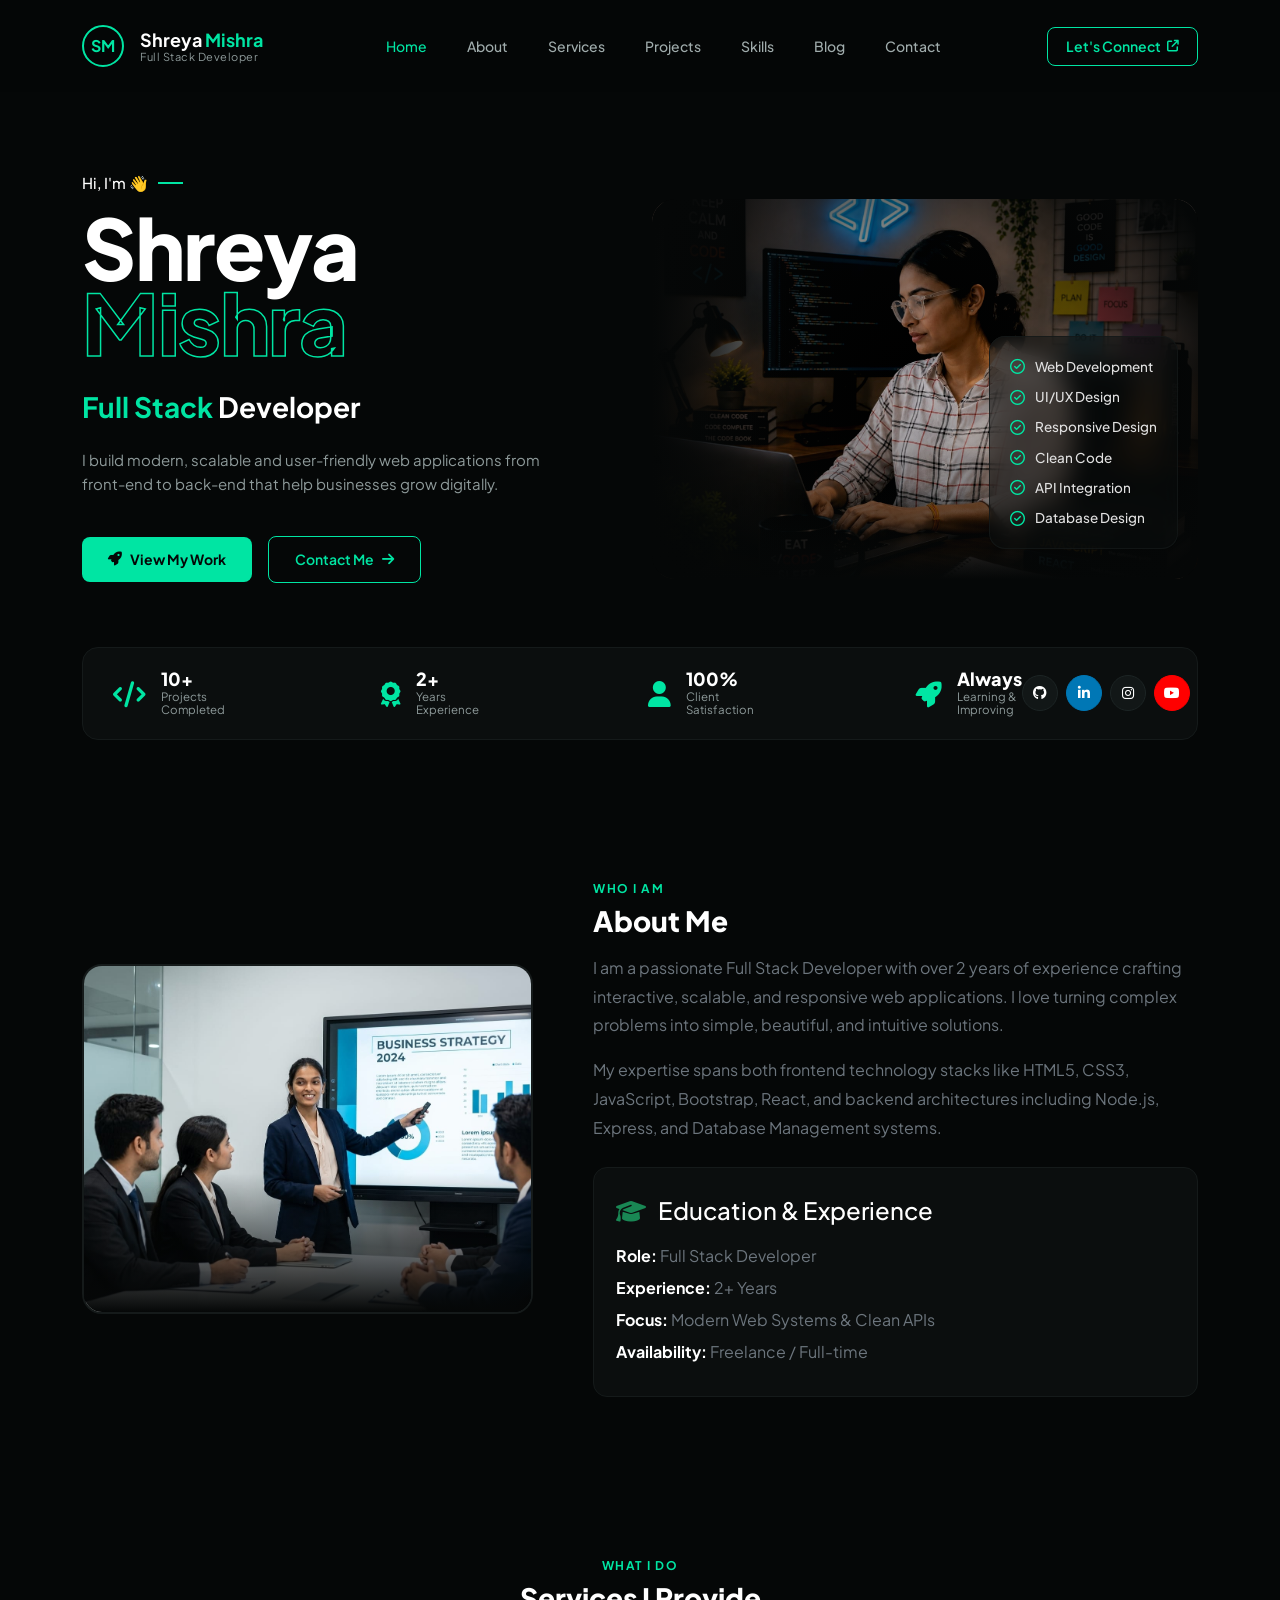
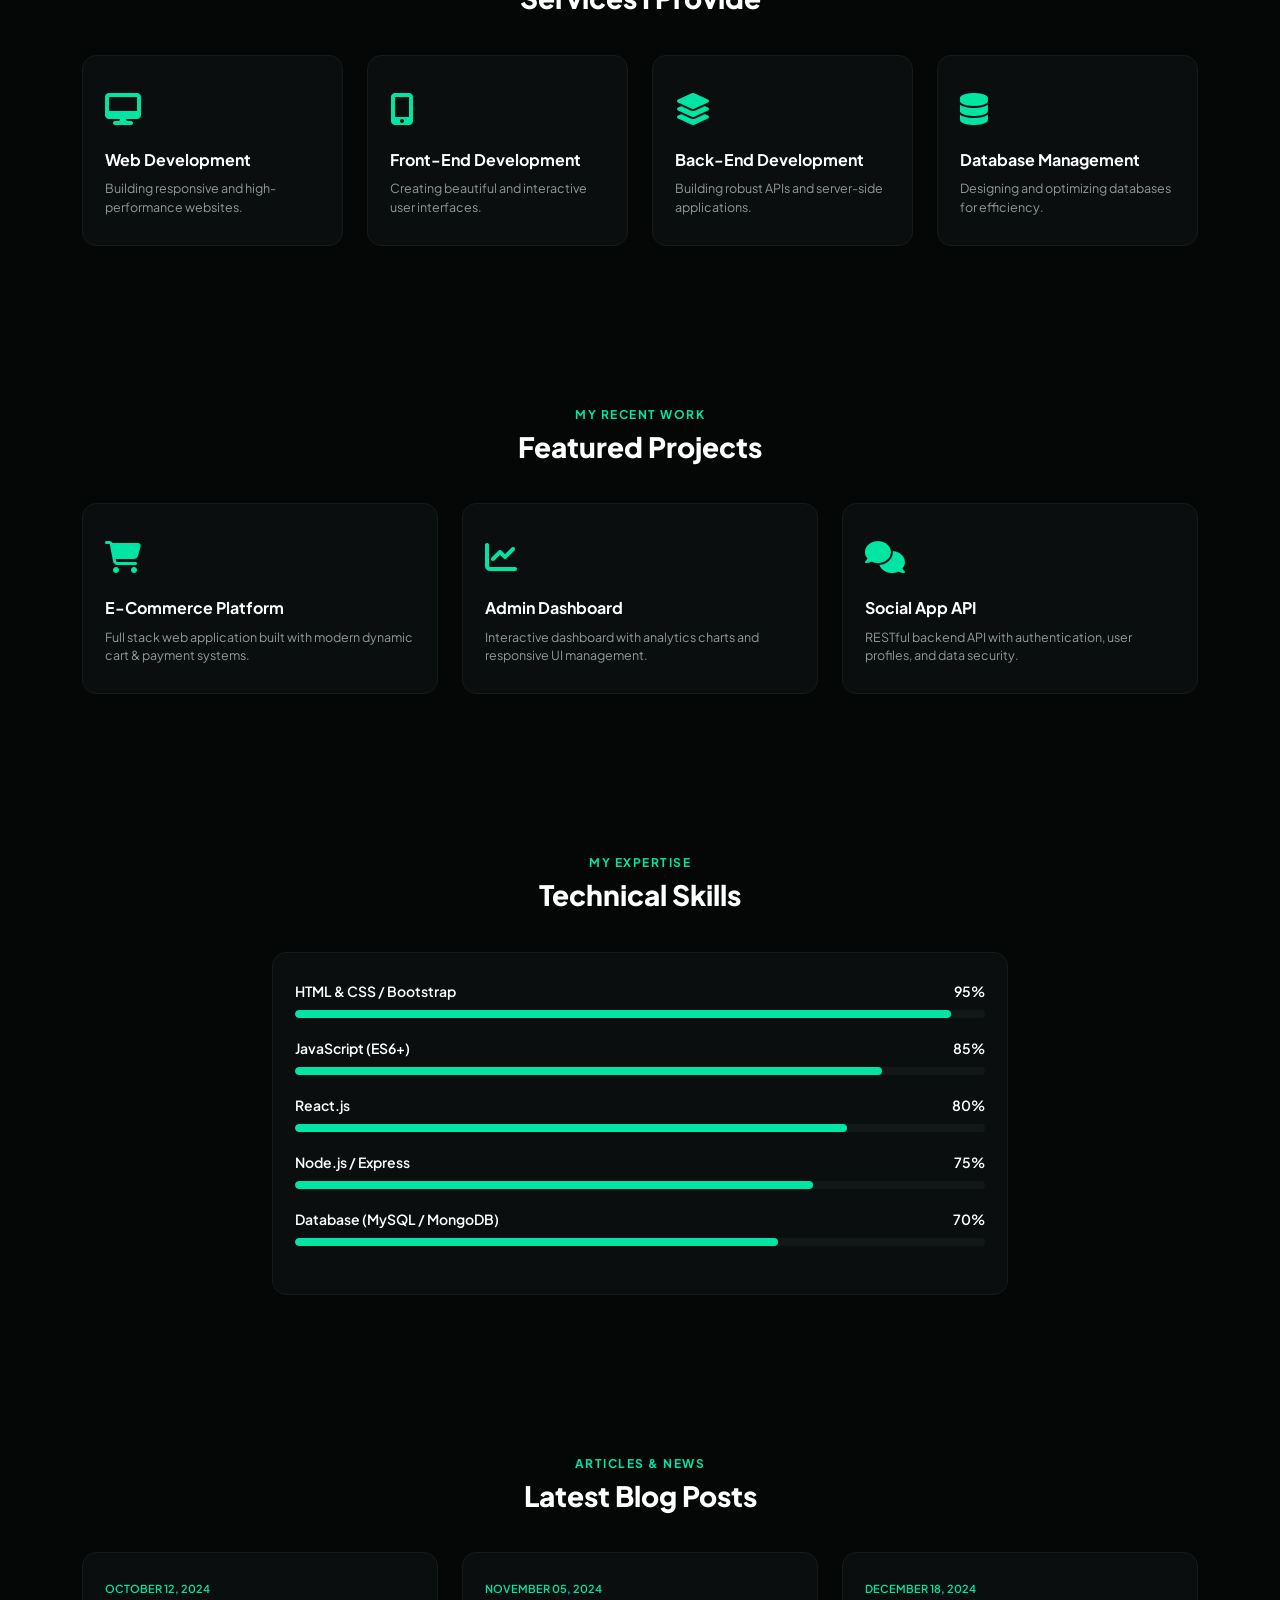
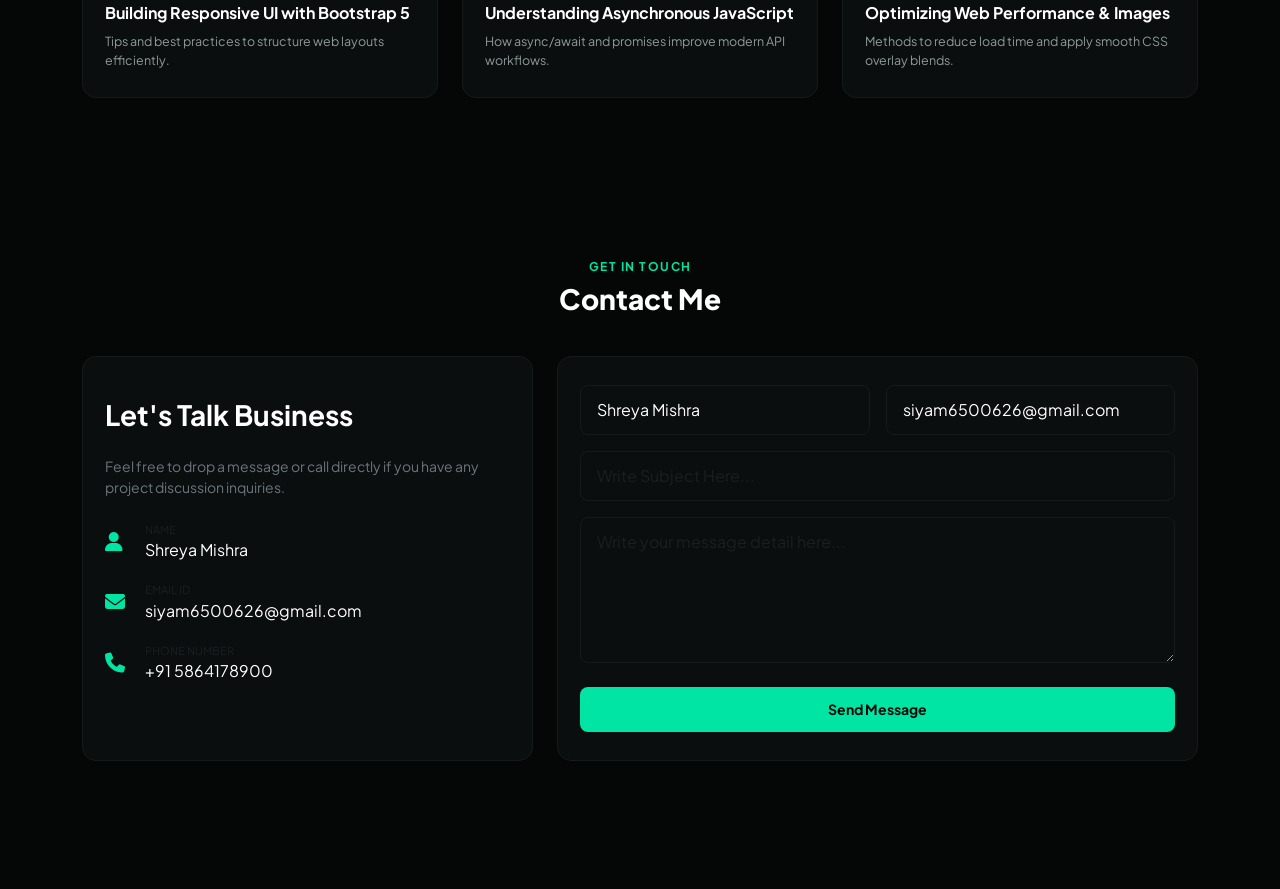
==== commit 1e5e6790: "Update index.html" ====
--- a/index.html
+++ b/index.html
@@ -562,7 +562,7 @@
                 <div class="col-lg-6">
                     <div class="hero-img-wrapper">
                         <div class="hero-img-container">
-        <img src="c:\Users\Lenovo\Desktop\html\images\profile.jpg.jpeg "alt="Shreya Mishra Setup">
+        <img src="profile.jpg" alt="Shreya Mishra Setup">
                         </div>
                         <div class="checklist-overlay d-none d-sm-flex">
                             <div class="checklist-item"><i class="fa-regular fa-circle-check"></i> Web Development</div>
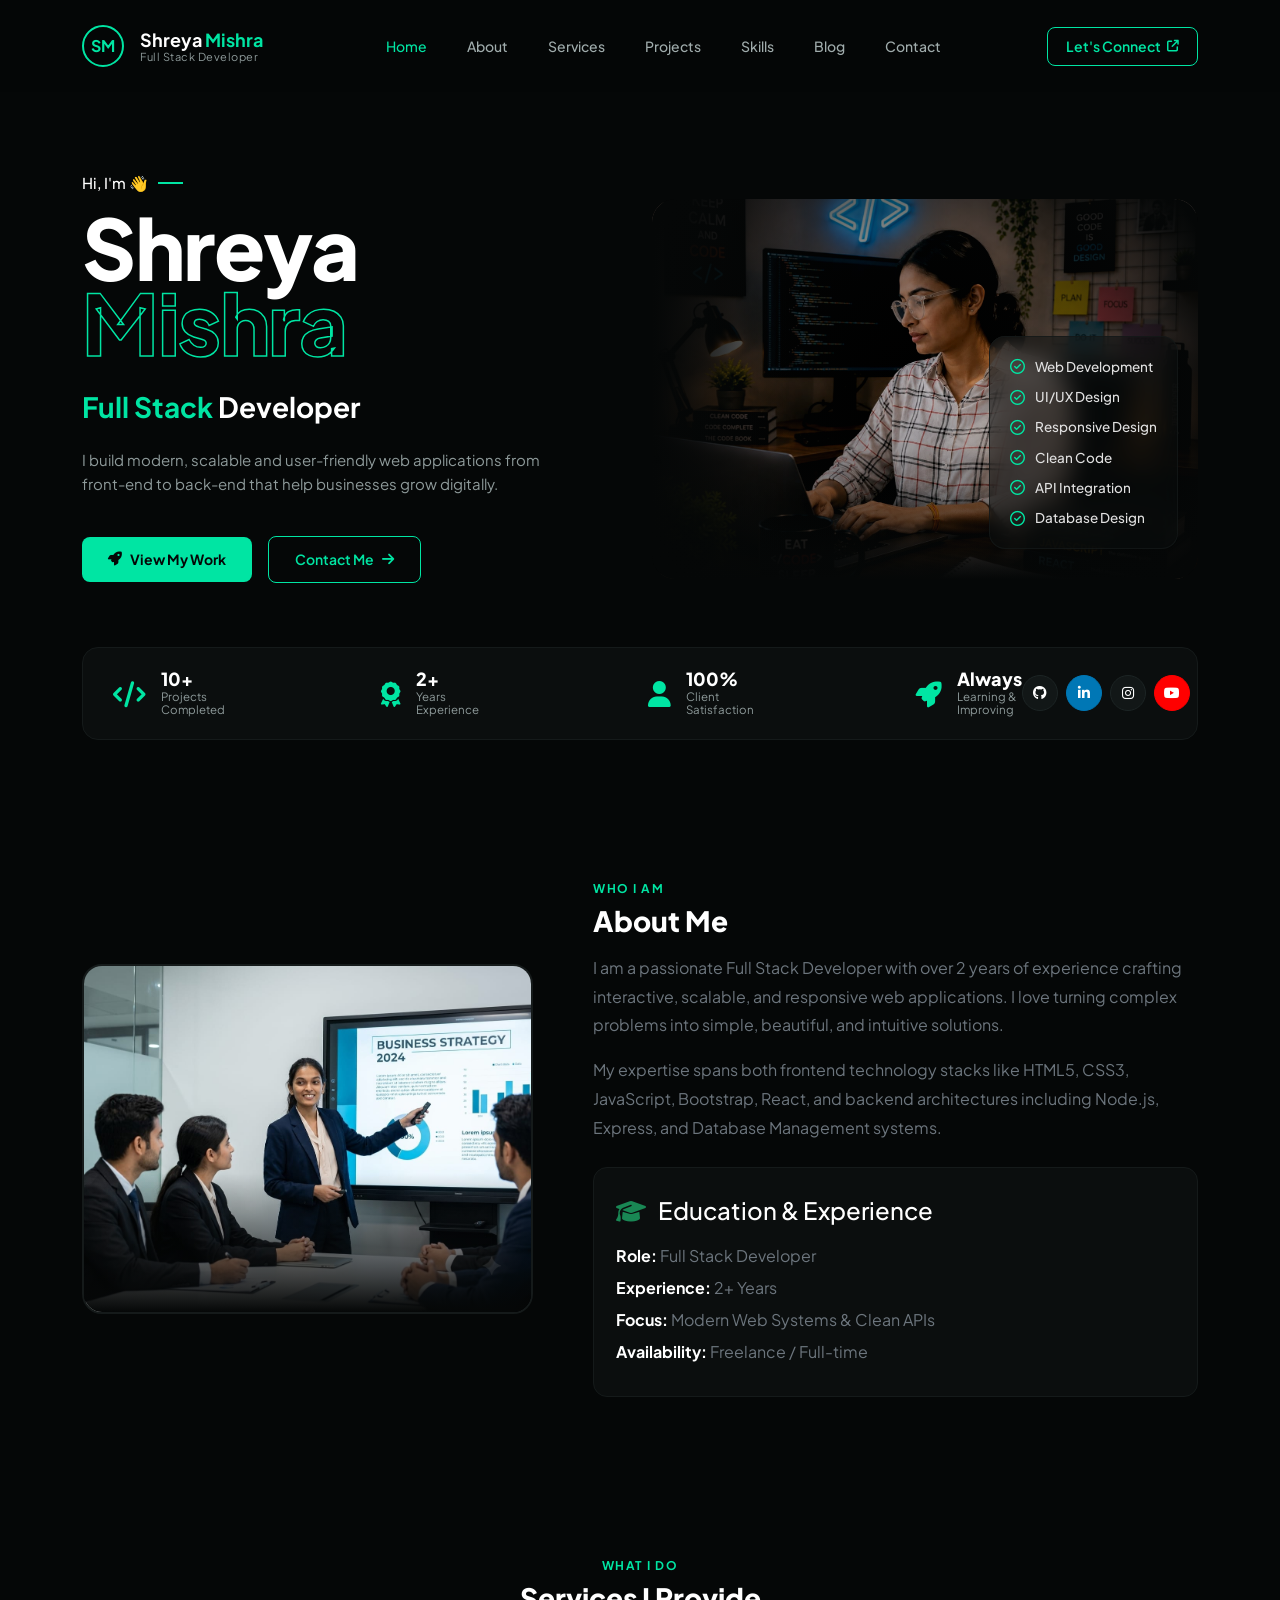
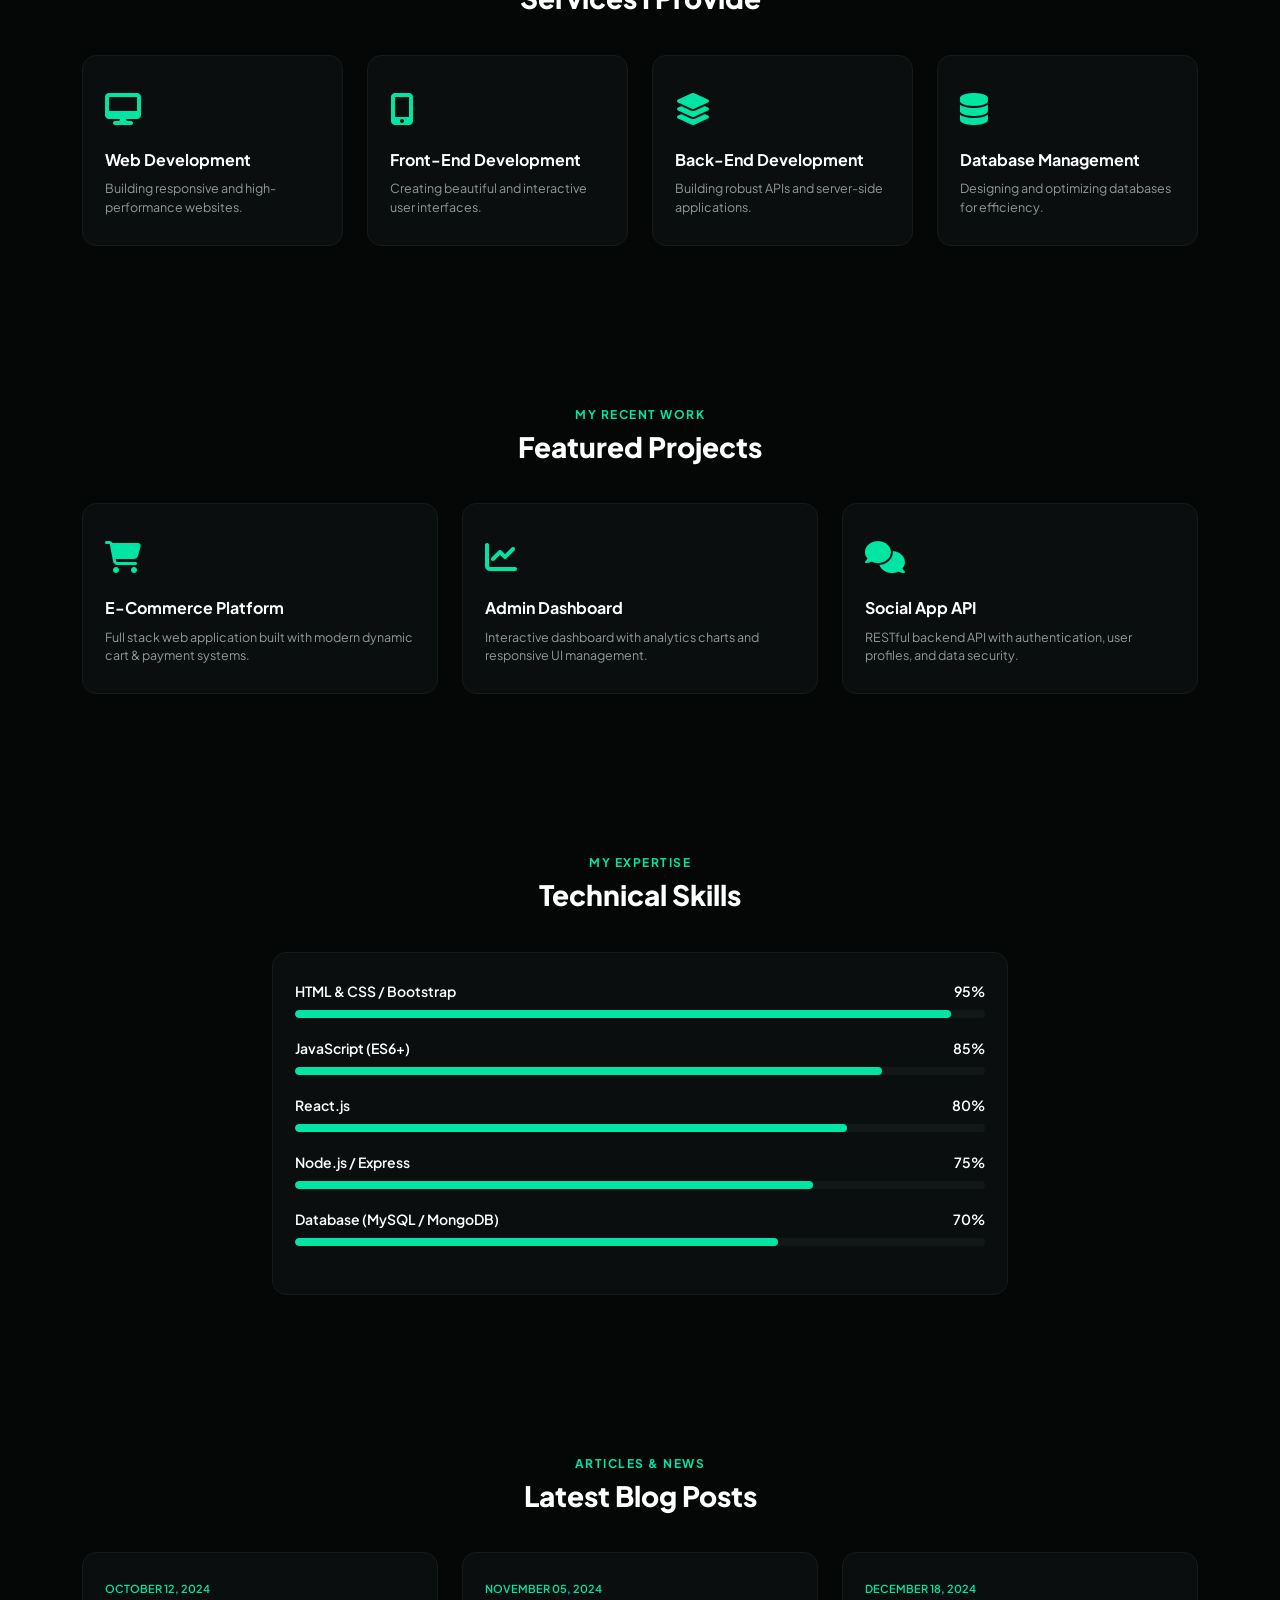
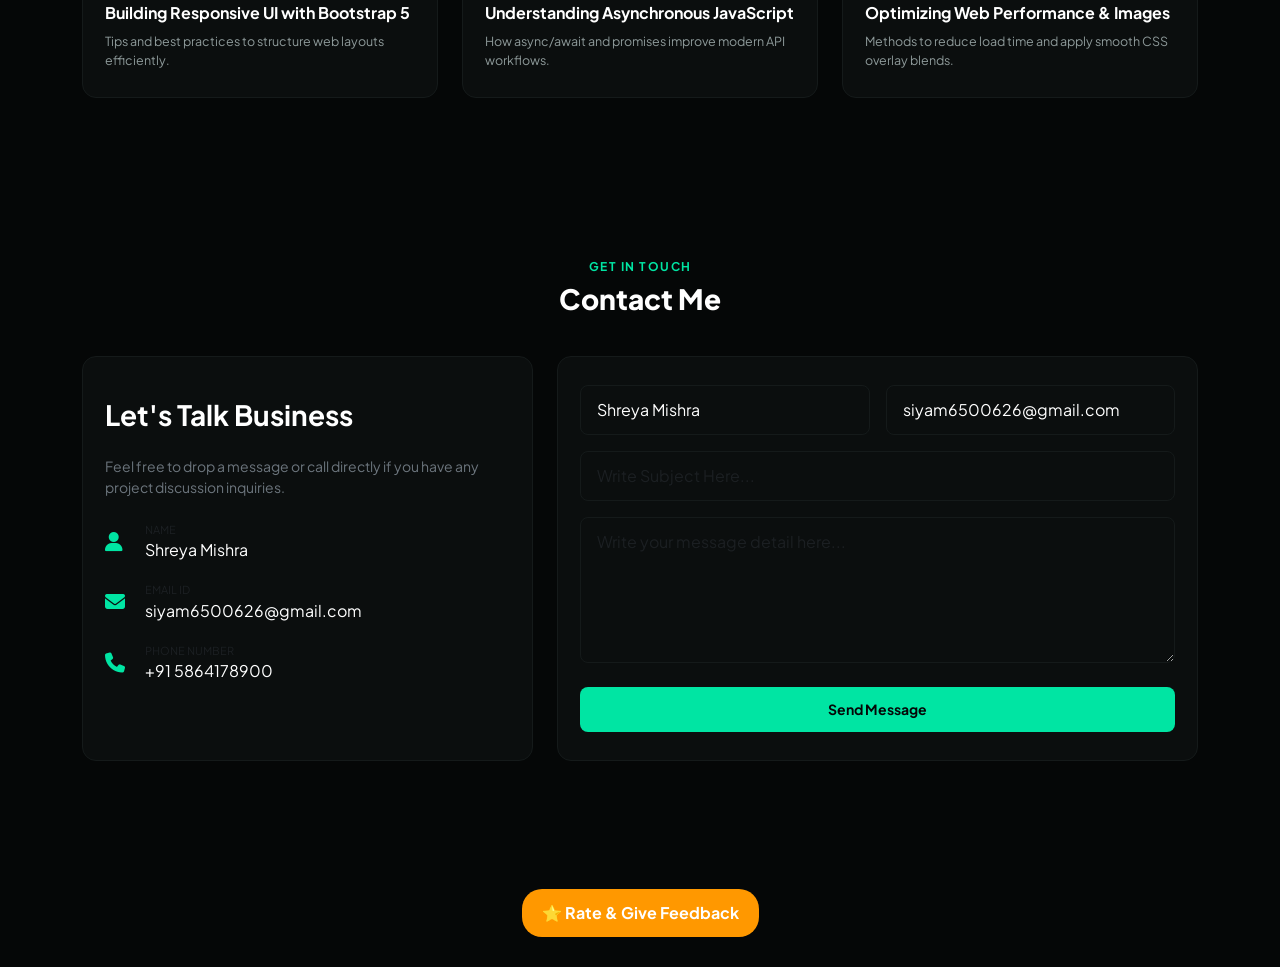
==== commit 8214b590: "Update index.html" ====
--- a/index.html
+++ b/index.html
@@ -866,4 +866,10 @@
     <!-- Bootstrap JS -->
     <script src="https://cdn.jsdelivr.net/npm/bootstrap@5.3.2/dist/js/bootstrap.bundle.min.js"></script>
 </body>
+    <!-- Rating Button -->
+<div style="text-align: center; margin: 30px 0;">
+    <a href="https://docs.google.com/forms/d/e/1FAIpQLSf6-Tv4zMPtmTdSZeU7JV_Fq7lmbevz-ni2t0VH4jUK1fvJKA/viewform?usp=header" style="background-color: #ff9800; color: white; padding: 12px 20px; text-decoration: none; font-size: 16px; border-radius: 20px; font-weight: bold; display: inline-block;">
+        ⭐ Rate & Give Feedback
+    </a>
+</div>
 </html>
